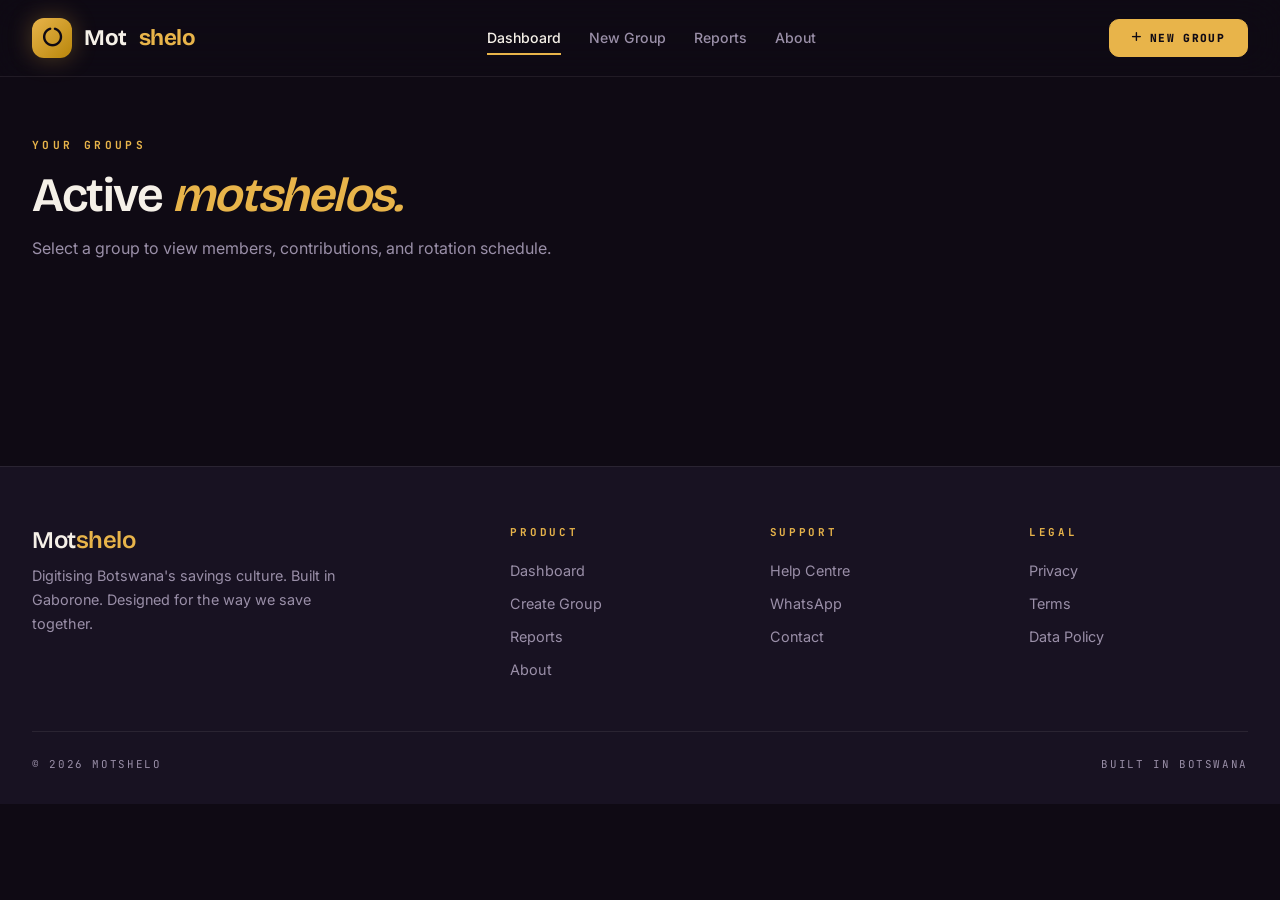
==== index.html @ 366927c9 "Add initial index.html for Motshelo system Initial commit of the index.html file for the Motshelo Di" ====
<!DOCTYPE html>
<html lang="en">
<head>
    <meta charset="UTF-8">
    <meta name="viewport" content="width=device-width, initial-scale=1.0">
    <title>Motshelo — Digital Stokvel System</title>
    <meta name="description" content="Motshelo — a digital stokvel system for Botswana savings groups. Track contributions, rotations, and payouts — with proof of savings for banks.">
    <link rel="stylesheet" href="https://cdnjs.cloudflare.com/ajax/libs/font-awesome/6.4.0/css/all.min.css">
    <link href="https://fonts.googleapis.com/css2?family=Bricolage+Grotesque:wght@400;600;700;800&family=Inter:wght@400;500;600;700&family=JetBrains+Mono:wght@400;500;700&display=swap" rel="stylesheet">
    <link rel="stylesheet" href="style.css">
</head>
<body>

    <header>
        <div class="container nav">
            <a href="index.html" class="logo">
                <div class="logo-mark"><i class="fas fa-circle-notch"></i></div>
                Mot<span>shelo</span>
            </a>
            <nav class="nav-links">
                <a href="index.html" class="active">Dashboard</a>
                <a href="create.html">New Group</a>
                <a href="report.html">Reports</a>
                <a href="about.html">About</a>
            </nav>
            <div class="nav-actions">
                <button class="btn" onclick="openCreateGroup()">
                    <i class="fas fa-plus"></i> New Group
                </button>
            </div>
        </div>
    </header>

    <main>

        <!-- HERO / EMPTY STATE -->
        <section class="hero" id="hero" style="display:none;">
            <div class="container hero-inner">
                <div class="hero-eyebrow">
                    <span class="dot"></span> Digital Stokvel System
                </div>
                <h1>
                    Motshelo, <em>done properly.</em>
                </h1>
                <p>
                    Track contributions. Rotate payouts. End disputes. Build proof of savings that banks actually accept.
                </p>
                <div class="hero-actions">
                    <button class="btn" onclick="openCreateGroup()">
                        <i class="fas fa-plus"></i> Create Your First Group
                    </button>
                    <a href="about.html" class="btn btn-outline">
                        How It Works
                    </a>
                </div>
            </div>
        </section>

        <!-- GROUPS LIST -->
        <section id="groups-section" style="padding-top: 60px;">
            <div class="container">
                <div class="section-header">
                    <span class="section-label">Your Groups</span>
                    <h2 class="section-title">Active <em>motshelos.</em></h2>
                    <p class="section-sub">Select a group to view members, contributions, and rotation schedule.</p>
                </div>

                <div class="grid-3" id="groups-grid"></div>
            </div>
        </section>

    </main>

    <footer>
        <div class="container">
            <div class="footer-grid">
                <div class="footer-brand">
                    <h3>Mot<span>shelo</span></h3>
                    <p>Digitising Botswana's savings culture. Built in Gaborone. Designed for the way we save together.</p>
                </div>
                <div class="footer-col">
                    <h4>Product</h4>
                    <ul>
                        <li><a href="index.html">Dashboard</a></li>
                        <li><a href="create.html">Create Group</a></li>
                        <li><a href="report.html">Reports</a></li>
                        <li><a href="about.html">About</a></li>
                    </ul>
                </div>
                <div class="footer-col">
                    <h4>Support</h4>
                    <ul>
                        <li><a href="#">Help Centre</a></li>
                        <li><a href="#">WhatsApp</a></li>
                        <li><a href="#">Contact</a></li>
                    </ul>
                </div>
                <div class="footer-col">
                    <h4>Legal</h4>
                    <ul>
                        <li><a href="#">Privacy</a></li>
                        <li><a href="#">Terms</a></li>
                        <li><a href="#">Data Policy</a></li>
                    </ul>
                </div>
            </div>
            <div class="footer-bottom">
                <span>© 2026 Motshelo</span>
                <span>Built in Botswana</span>
            </div>
        </div>
    </footer>

    <!-- CREATE GROUP MODAL -->
    <div class="modal-overlay" id="create-group-modal">
        <div class="modal">
            <button class="modal-close" onclick="closeCreateGroup()"><i class="fas fa-times"></i></button>
            <h2>Create a Motshelo</h2>
            <p class="modal-sub">Set up a new savings group. You can add members and record payments immediately after.</p>
            <form onsubmit="createGroup(event)">
                <div class="form-group">
                    <label>Group Name</label>
                    <input type="text" id="g-name" required placeholder="e.g. Kasi Stokvel">
                </div>
                <div class="form-row">
                    <div class="form-group">
                        <label>Contribution Amount (Pula)</label>
                        <input type="number" step="0.01" min="1" id="g-contribution" required placeholder="e.g. 500">
                    </div>
                    <div class="form-group">
                        <label>Frequency</label>
                        <select id="g-frequency" required>
                            <option value="weekly">Weekly</option>
                            <option value="fortnightly">Fortnightly</option>
                            <option value="monthly" selected>Monthly</option>
                        </select>
                    </div>
                </div>
                <input type="hidden" id="g-cycle" value="">
                <div class="modal-actions">
                    <button type="button" class="btn btn-outline" onclick="closeCreateGroup()">Cancel</button>
                    <button type="submit" class="btn"><i class="fas fa-check"></i> Create Group</button>
                </div>
            </form>
        </div>
    </div>

    <script src="main.js"></script>
    <script>
        /* ============================================
           RENDER — Landing & Groups List
        ============================================ */
        function renderLanding() {
            const hero = document.getElementById("hero");
            const groupsGrid = document.getElementById("groups-grid");
            const groupsSection = document.getElementById("groups-section");

            if (!hero || !groupsGrid || !groupsSection) return;

            if (store.groups.length === 0) {
                hero.style.display = "block";
                groupsGrid.innerHTML = "";
                groupsSection.style.display = "none";
                return;
            }

            hero.style.display = "none";
            groupsSection.style.display = "block";
            groupsGrid.innerHTML = "";

            store.groups.forEach(group => {
                const members = group.members.length;
                const collected = totalCollected(group);
                const card = document.createElement("div");
                card.className = "group-card";
                card.onclick = () => { window.location.href = "group.html?id=" + group.id; };
                card.innerHTML = `
                    <h3>${group.name}</h3>
                    <span class="sub">${group.frequency.charAt(0).toUpperCase() + group.frequency.slice(1)} · ${formatPula(group.contribution)}</span>
                    <div class="group-meta">
                        <span>Members</span>
                        <strong>${members}</strong>
                    </div>
                    <div class="group-meta" style="border-top:none;padding-top:6px;margin-top:6px;">
                        <span>Collected</span>
                        <strong>${formatPula(collected)}</strong>
                    </div>
                    <div class="group-meta" style="border-top:none;padding-top:6px;margin-top:6px;">
                        <span>Created</span>
                        <strong>${formatDate(group.createdAt)}</strong>
                    </div>
                `;
                groupsGrid.appendChild(card);
            });
        }

        document.addEventListener("DOMContentLoaded", renderLanding);
        window.renderLanding = renderLanding;
    </script>
</body>
</html>
---- style.css ----
/* ============================================
   MOTSHELO — Digital Stokvel System
   Deep Plum · Warm Gold · Cream
============================================ */
:root {
    --bg: #0F0A14;
    --surface: #181222;
    --surface-2: #221A30;
    --surface-3: #2E243F;
    --text: #F5F0E8;
    --muted: #9A8FA8;
    --gold: #E8B44A;
    --gold-bright: #F4C563;
    --gold-deep: #B8860B;
    --gold-soft: rgba(232, 180, 74, 0.12);
    --green: #4ADE80;
    --red: #F87171;
    --blue: #60A5FA;
    --border: rgba(245, 240, 232, 0.08);
    --border-bright: rgba(245, 240, 232, 0.15);
    --display: 'Bricolage Grotesque', sans-serif;
    --sans: 'Inter', sans-serif;
    --mono: 'JetBrains Mono', monospace;
    --transition: all 0.3s cubic-bezier(0.4, 0, 0.2, 1);
}

* { margin: 0; padding: 0; box-sizing: border-box; }

html { scroll-behavior: smooth; -webkit-font-smoothing: antialiased; }

body {
    font-family: var(--sans);
    background: var(--bg);
    color: var(--text);
    line-height: 1.6;
    overflow-x: hidden;
    font-size: 15px;
    min-height: 100vh;
}

h1, h2, h3, h4 {
    font-family: var(--display);
    font-weight: 600;
    letter-spacing: -0.02em;
    line-height: 1.1;
}

a { text-decoration: none; color: inherit; transition: var(--transition); }
button { font-family: inherit; cursor: pointer; border: none; background: none; color: inherit; }
input, select, textarea { font-family: inherit; outline: none; }
ul { list-style: none; }
img { max-width: 100%; display: block; }

.container { max-width: 1300px; margin: 0 auto; padding: 0 32px; width: 100%; }

/* ============================================
   HEADER
============================================ */
header {
    background: rgba(15, 10, 20, 0.9);
    backdrop-filter: blur(20px);
    border-bottom: 1px solid var(--border);
    padding: 18px 0;
    position: sticky;
    top: 0;
    z-index: 1000;
}
.nav {
    display: flex;
    justify-content: space-between;
    align-items: center;
    gap: 24px;
    flex-wrap: wrap;
}
.logo {
    display: flex;
    align-items: center;
    gap: 12px;
    font-family: var(--display);
    font-size: 1.4rem;
    font-weight: 700;
    letter-spacing: -0.02em;
}
.logo-mark {
    width: 40px;
    height: 40px;
    border-radius: 12px;
    background: linear-gradient(135deg, var(--gold), var(--gold-deep));
    display: flex;
    align-items: center;
    justify-content: center;
    color: var(--bg);
    font-size: 1.2rem;
    box-shadow: 0 0 24px rgba(232, 180, 74, 0.3);
}
.logo span { color: var(--gold); }

.nav-links {
    display: flex;
    gap: 28px;
    font-size: 0.88rem;
    font-weight: 500;
}
.nav-links a {
    color: var(--muted);
    position: relative;
    padding: 6px 0;
}
.nav-links a:hover, .nav-links a.active { color: var(--text); }
.nav-links a::after {
    content: '';
    position: absolute;
    left: 0; bottom: 0;
    width: 0; height: 2px;
    background: var(--gold);
    transition: width 0.3s ease;
}
.nav-links a:hover::after, .nav-links a.active::after { width: 100%; }

.nav-actions {
    display: flex;
    gap: 10px;
    align-items: center;
}

.btn {
    display: inline-flex;
    align-items: center;
    gap: 8px;
    padding: 11px 22px;
    background: var(--gold);
    color: var(--bg);
    font-family: var(--mono);
    font-size: 0.7rem;
    font-weight: 800;
    letter-spacing: 0.12em;
    text-transform: uppercase;
    border-radius: 10px;
    transition: var(--transition);
    border: 1px solid var(--gold);
}
.btn:hover {
    background: var(--gold-bright);
    transform: translateY(-2px);
    box-shadow: 0 10px 30px rgba(232, 180, 74, 0.3);
}
.btn-outline {
    background: transparent;
    color: var(--text);
    border: 1px solid var(--border-bright);
}
.btn-outline:hover {
    background: var(--surface-2);
    border-color: var(--gold);
    color: var(--gold);
    box-shadow: none;
}
.btn-ghost {
    background: transparent;
    border: none;
    color: var(--muted);
    padding: 8px 12px;
}
.btn-ghost:hover { color: var(--gold); }
.btn-sm { padding: 8px 14px; font-size: 0.65rem; }
.btn-danger {
    background: transparent;
    color: var(--red);
    border-color: rgba(248, 113, 113, 0.3);
}
.btn-danger:hover {
    background: rgba(248, 113, 113, 0.15);
    box-shadow: none;
}

/* ============================================
   HERO
============================================ */
.hero {
    padding: 120px 0 80px;
    position: relative;
    overflow: hidden;
}
.hero::before {
    content: '';
    position: absolute;
    top: -100px; left: 50%;
    transform: translateX(-50%);
    width: 900px; height: 600px;
    background: radial-gradient(ellipse, rgba(232, 180, 74, 0.15), transparent 70%);
    pointer-events: none;
}
.hero-inner {
    position: relative;
    text-align: center;
    max-width: 900px;
    margin: 0 auto;
}
.hero-eyebrow {
    display: inline-flex;
    align-items: center;
    gap: 10px;
    background: var(--gold-soft);
    border: 1px solid rgba(232, 180, 74, 0.25);
    color: var(--gold);
    padding: 8px 18px;
    border-radius: 40px;
    font-family: var(--mono);
    font-size: 0.68rem;
    letter-spacing: 0.2em;
    text-transform: uppercase;
    font-weight: 700;
    margin-bottom: 32px;
}
.hero-eyebrow .dot {
    width: 6px; height: 6px;
    background: var(--gold);
    border-radius: 50%;
    animation: pulse 2s infinite;
}
@keyframes pulse {
    0%, 100% { opacity: 1; transform: scale(1); }
    50% { opacity: 0.4; transform: scale(1.5); }
}
.hero h1 {
    font-size: clamp(2.5rem, 7vw, 5.5rem);
    line-height: 0.98;
    letter-spacing: -0.035em;
    margin-bottom: 24px;
}
.hero h1 em { font-style: italic; color: var(--gold); }
.hero p {
    color: var(--muted);
    font-size: 1.08rem;
    max-width: 640px;
    margin: 0 auto 44px;
    line-height: 1.7;
}
.hero-actions {
    display: flex;
    gap: 14px;
    justify-content: center;
    flex-wrap: wrap;
}

/* ============================================
   SECTION
============================================ */
section { padding: 80px 0; }

.section-label {
    font-family: var(--mono);
    font-size: 0.7rem;
    letter-spacing: 0.3em;
    text-transform: uppercase;
    color: var(--gold);
    margin-bottom: 16px;
    display: block;
    font-weight: 700;
}
.section-title {
    font-size: clamp(1.8rem, 4vw, 3rem);
    line-height: 1;
    letter-spacing: -0.03em;
    margin-bottom: 16px;
}
.section-title em { font-style: italic; color: var(--gold); }
.section-header { margin-bottom: 44px; }
.section-header.center {
    text-align: center;
    margin-left: auto;
    margin-right: auto;
    max-width: 700px;
}
.section-sub {
    color: var(--muted);
    font-size: 1rem;
    line-height: 1.7;
    max-width: 600px;
}
.section-header.center .section-sub { margin: 0 auto; }

/* ============================================
   CARDS
============================================ */
.card {
    background: var(--surface);
    border: 1px solid var(--border);
    border-radius: 16px;
    padding: 28px;
    transition: var(--transition);
}
.card:hover { border-color: var(--border-bright); }

.card-title {
    font-size: 1.15rem;
    font-weight: 700;
    margin-bottom: 6px;
    letter-spacing: -0.01em;
}
.card-sub {
    font-family: var(--mono);
    font-size: 0.68rem;
    letter-spacing: 0.15em;
    text-transform: uppercase;
    color: var(--muted);
    margin-bottom: 20px;
}

/* Grid layouts */
.grid-2 {
    display: grid;
    grid-template-columns: 1fr 1fr;
    gap: 24px;
}
.grid-3 {
    display: grid;
    grid-template-columns: repeat(auto-fit, minmax(280px, 1fr));
    gap: 20px;
}
.grid-4 {
    display: grid;
    grid-template-columns: repeat(auto-fit, minmax(200px, 1fr));
    gap: 20px;
}

@media (max-width: 768px) {
    .grid-2, .grid-3, .grid-4 { grid-template-columns: 1fr; }
}

/* ============================================
   STATS
============================================ */
.stat-card {
    background: var(--surface);
    border: 1px solid var(--border);
    border-radius: 16px;
    padding: 24px;
}
.stat-label {
    font-family: var(--mono);
    font-size: 0.65rem;
    letter-spacing: 0.2em;
    text-transform: uppercase;
    color: var(--muted);
    display: block;
    margin-bottom: 12px;
    font-weight: 700;
}
.stat-value {
    font-family: var(--display);
    font-size: 2rem;
    font-weight: 700;
    letter-spacing: -0.02em;
    line-height: 1;
    color: var(--text);
}
.stat-value.gold { color: var(--gold); }
.stat-value.green { color: var(--green); }
.stat-value.red { color: var(--red); }
.stat-value.blue { color: var(--blue); }

/* ============================================
   FORMS
============================================ */
.form-group { margin-bottom: 18px; }
.form-group label {
    display: block;
    font-family: var(--mono);
    font-size: 0.68rem;
    letter-spacing: 0.18em;
    text-transform: uppercase;
    color: var(--muted);
    margin-bottom: 8px;
    font-weight: 700;
}
.form-group input,
.form-group select,
.form-group textarea {
    width: 100%;
    padding: 13px 16px;
    background: var(--bg);
    border: 1px solid var(--border-bright);
    border-radius: 10px;
    color: var(--text);
    font-size: 0.95rem;
    transition: var(--transition);
}
.form-group input:focus,
.form-group select:focus,
.form-group textarea:focus {
    border-color: var(--gold);
    box-shadow: 0 0 0 3px var(--gold-soft);
}
.form-group input::placeholder { color: rgba(154, 143, 168, 0.5); }
.form-row {
    display: grid;
    grid-template-columns: 1fr 1fr;
    gap: 16px;
}
@media (max-width: 600px) { .form-row { grid-template-columns: 1fr; } }

/* ============================================
   MODAL
============================================ */
.modal-overlay {
    position: fixed;
    inset: 0;
    background: rgba(15, 10, 20, 0.85);
    backdrop-filter: blur(10px);
    display: none;
    align-items: center;
    justify-content: center;
    z-index: 2000;
    padding: 20px;
    overflow-y: auto;
}
.modal-overlay.open { display: flex; }

.modal {
    background: var(--surface);
    border: 1px solid var(--border-bright);
    border-radius: 20px;
    padding: 36px;
    width: 100%;
    max-width: 520px;
    max-height: 90vh;
    overflow-y: auto;
    position: relative;
}
.modal h2 {
    font-size: 1.6rem;
    margin-bottom: 8px;
    letter-spacing: -0.02em;
}
.modal-sub {
    color: var(--muted);
    font-size: 0.92rem;
    margin-bottom: 28px;
    line-height: 1.6;
}
.modal-close {
    position: absolute;
    top: 20px; right: 20px;
    width: 36px; height: 36px;
    border-radius: 10px;
    background: var(--surface-2);
    color: var(--muted);
    display: flex;
    align-items: center;
    justify-content: center;
    transition: var(--transition);
}
.modal-close:hover { color: var(--red); }
.modal-actions {
    display: flex;
    gap: 10px;
    margin-top: 24px;
}
.modal-actions .btn { flex: 1; justify-content: center; }

/* ============================================
   TABLES
============================================ */
.table-wrap {
    background: var(--surface);
    border: 1px solid var(--border);
    border-radius: 14px;
    overflow: hidden;
}
.data-table {
    width: 100%;
    border-collapse: collapse;
    font-size: 0.9rem;
}
.data-table thead {
    background: var(--surface-2);
    border-bottom: 1px solid var(--border);
}
.data-table th {
    text-align: left;
    padding: 14px 18px;
    font-family: var(--mono);
    font-size: 0.65rem;
    letter-spacing: 0.15em;
    text-transform: uppercase;
    color: var(--muted);
    font-weight: 700;
}
.data-table td {
    padding: 16px 18px;
    border-bottom: 1px solid var(--border);
}
.data-table tr:last-child td { border-bottom: none; }
.data-table tr:hover td { background: var(--surface-2); }

/* ============================================
   BADGES
============================================ */
.badge {
    display: inline-flex;
    align-items: center;
    gap: 5px;
    padding: 4px 10px;
    border-radius: 40px;
    font-family: var(--mono);
    font-size: 0.62rem;
    letter-spacing: 0.1em;
    text-transform: uppercase;
    font-weight: 800;
}
.badge.green {
    background: rgba(74, 222, 128, 0.15);
    color: var(--green);
    border: 1px solid rgba(74, 222, 128, 0.3);
}
.badge.red {
    background: rgba(248, 113, 113, 0.15);
    color: var(--red);
    border: 1px solid rgba(248, 113, 113, 0.3);
}
.badge.gold {
    background: var(--gold-soft);
    color: var(--gold);
    border: 1px solid rgba(232, 180, 74, 0.3);
}
.badge.grey {
    background: var(--surface-2);
    color: var(--muted);
    border: 1px solid var(--border);
}

/* ============================================
   MEMBER LIST
============================================ */
.member-row {
    display: grid;
    grid-template-columns: 48px 1fr auto auto;
    gap: 16px;
    align-items: center;
    padding: 16px;
    background: var(--surface-2);
    border-radius: 12px;
    margin-bottom: 10px;
    transition: var(--transition);
}
.member-row:hover { background: var(--surface-3); }

.member-avatar {
    width: 48px;
    height: 48px;
    border-radius: 12px;
    background: linear-gradient(135deg, var(--gold), var(--gold-deep));
    display: flex;
    align-items: center;
    justify-content: center;
    color: var(--bg);
    font-family: var(--display);
    font-size: 1.15rem;
    font-weight: 700;
    flex-shrink: 0;
}
.member-avatar.paid { background: linear-gradient(135deg, var(--green), #22C55E); }
.member-avatar.pending { background: linear-gradient(135deg, var(--surface-3), var(--surface-2)); color: var(--muted); }

.member-info h4 {
    font-family: var(--sans);
    font-size: 1rem;
    font-weight: 700;
    letter-spacing: -0.01em;
    margin-bottom: 2px;
}
.member-info small {
    font-family: var(--mono);
    font-size: 0.68rem;
    letter-spacing: 0.05em;
    color: var(--muted);
}

.member-actions {
    display: flex;
    gap: 6px;
    align-items: center;
}
@media (max-width: 600px) {
    .member-row {
        grid-template-columns: 44px 1fr auto;
    }
    .member-avatar { width: 44px; height: 44px; font-size: 1rem; }
    .member-actions { grid-column: 1/-1; justify-content: flex-end; margin-top: 8px; }
}

/* ============================================
   CIRCLE / GROUP CARD
============================================ */
.group-card {
    background: var(--surface);
    border: 1px solid var(--border);
    border-radius: 16px;
    padding: 24px;
    cursor: pointer;
    transition: var(--transition);
    position: relative;
    overflow: hidden;
}
.group-card::before {
    content: '';
    position: absolute;
    top: 0; left: 0;
    width: 100%; height: 3px;
    background: var(--gold);
    transform: scaleX(0);
    transform-origin: left;
    transition: transform 0.5s ease;
}
.group-card:hover {
    border-color: var(--gold);
    transform: translateY(-4px);
}
.group-card:hover::before { transform: scaleX(1); }

.group-card h3 {
    font-size: 1.25rem;
    margin-bottom: 4px;
    letter-spacing: -0.02em;
}
.group-card .sub {
    font-family: var(--mono);
    font-size: 0.68rem;
    letter-spacing: 0.1em;
    text-transform: uppercase;
    color: var(--muted);
    margin-bottom: 16px;
    display: block;
}
.group-meta {
    display: flex;
    justify-content: space-between;
    padding-top: 16px;
    border-top: 1px solid var(--border);
    margin-top: 16px;
    font-size: 0.85rem;
}
.group-meta span { color: var(--muted); }
.group-meta strong { color: var(--gold); font-family: var(--mono); }

/* ============================================
   FOOTER
============================================ */
footer {
    background: var(--surface);
    border-top: 1px solid var(--border);
    padding: 60px 0 30px;
    margin-top: 80px;
}
.footer-grid {
    display: grid;
    grid-template-columns: 2fr 1fr 1fr 1fr;
    gap: 40px;
    margin-bottom: 40px;
}
.footer-brand h3 {
    font-family: var(--display);
    font-size: 1.5rem;
    margin-bottom: 10px;
}
.footer-brand h3 span { color: var(--gold); }
.footer-brand p {
    color: var(--muted);
    font-size: 0.9rem;
    line-height: 1.7;
    max-width: 320px;
}
.footer-col h4 {
    font-family: var(--mono);
    font-size: 0.68rem;
    letter-spacing: 0.25em;
    text-transform: uppercase;
    color: var(--gold);
    margin-bottom: 20px;
    font-weight: 700;
}
.footer-col ul li {
    margin-bottom: 10px;
    color: var(--muted);
    font-size: 0.9rem;
}
.footer-col ul li a { color: var(--muted); }
.footer-col ul li a:hover { color: var(--gold); }

.footer-bottom {
    border-top: 1px solid var(--border);
    padding-top: 24px;
    display: flex;
    justify-content: space-between;
    flex-wrap: wrap;
    gap: 12px;
    font-family: var(--mono);
    font-size: 0.68rem;
    letter-spacing: 0.15em;
    color: var(--muted);
    text-transform: uppercase;
}

@media (max-width: 900px) {
    .footer-grid { grid-template-columns: 1fr 1fr; }
    .nav-links { display: none; }
    .container { padding: 0 20px; }
}
@media (max-width: 600px) {
    .footer-grid { grid-template-columns: 1fr; }
    .footer-bottom { flex-direction: column; text-align: center; }
    .hero { padding: 80px 0 60px; }
}

/* ============================================
   TOAST
============================================ */
.toast {
    position: fixed;
    bottom: 30px;
    left: 50%;
    transform: translateX(-50%) translateY(100px);
    background: var(--surface);
    border: 1px solid var(--gold);
    color: var(--text);
    padding: 14px 24px;
    border-radius: 40px;
    font-family: var(--mono);
    font-size: 0.75rem;
    letter-spacing: 0.08em;
    z-index: 9999;
    display: flex;
    align-items: center;
    gap: 10px;
    transition: transform 0.4s cubic-bezier(0.4, 0, 0.2, 1);
    box-shadow: 0 20px 40px rgba(0, 0, 0, 0.5);
    max-width: 90vw;
}
.toast.show { transform: translateX(-50%) translateY(0); }
.toast i { color: var(--gold); }
.toast.success i { color: var(--green); }
.toast.error i { color: var(--red); }

/* ============================================
   UTILITY
============================================ */
.text-center { text-align: center; }
.mt-3 { margin-top: 24px; }
.mt-4 { margin-top: 32px; }
.mb-4 { margin-bottom: 32px; }
.hidden { display: none !important; }
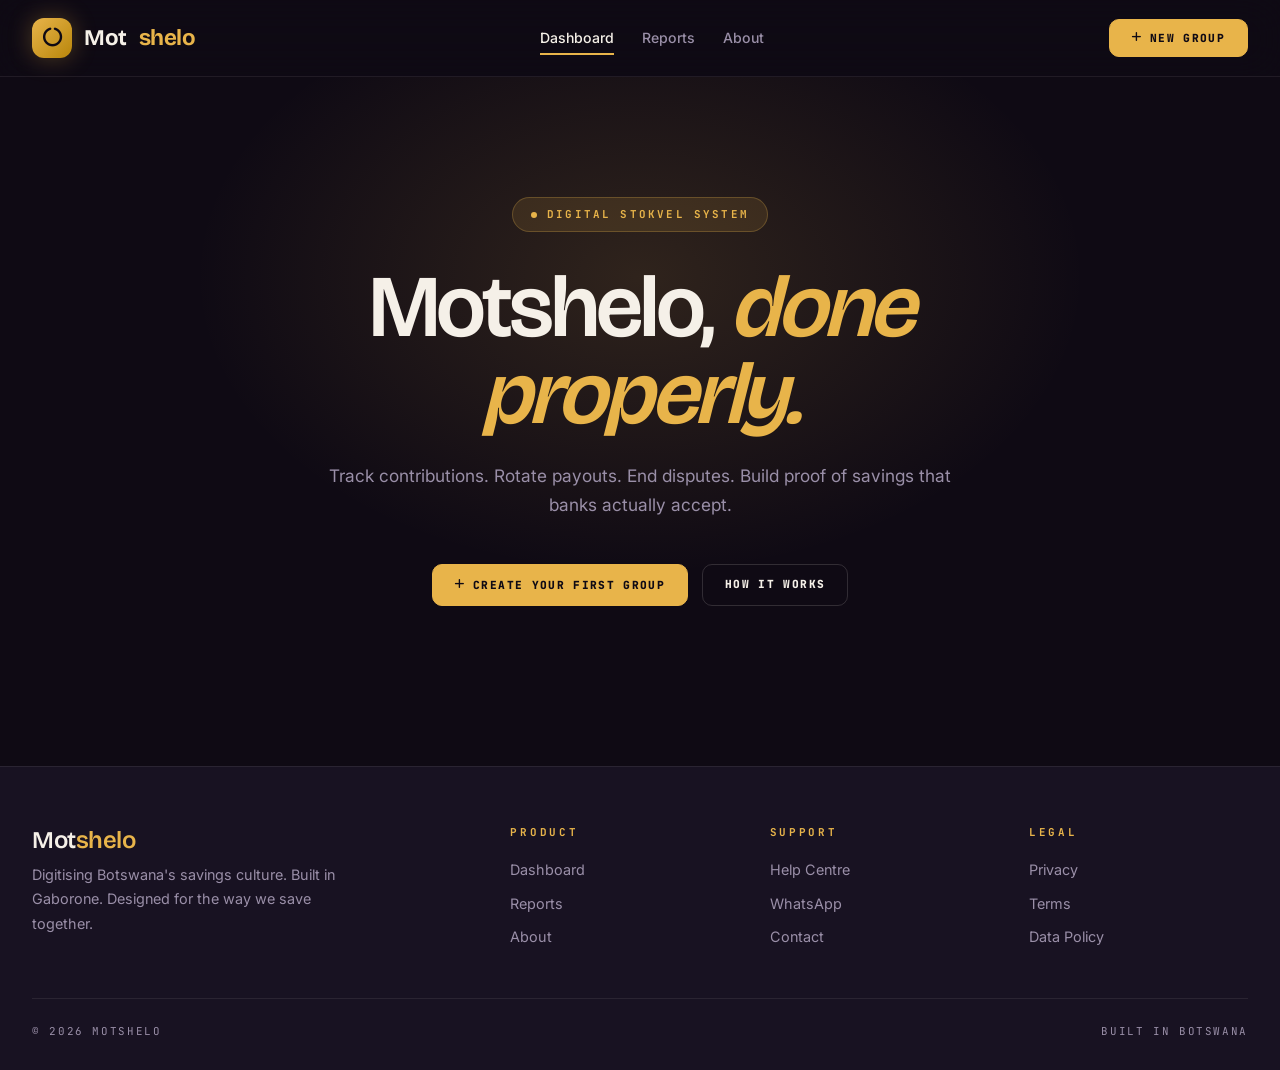
==== commit 2068d487: "Remove 'Create Group' links and clean up HTML" ====
--- a/index.html
+++ b/index.html
@@ -19,7 +19,6 @@
             </a>
             <nav class="nav-links">
                 <a href="index.html" class="active">Dashboard</a>
-                <a href="create.html">New Group</a>
                 <a href="report.html">Reports</a>
                 <a href="about.html">About</a>
             </nav>
@@ -33,30 +32,22 @@
 
     <main>
 
-        <!-- HERO / EMPTY STATE -->
         <section class="hero" id="hero" style="display:none;">
             <div class="container hero-inner">
                 <div class="hero-eyebrow">
                     <span class="dot"></span> Digital Stokvel System
                 </div>
-                <h1>
-                    Motshelo, <em>done properly.</em>
-                </h1>
-                <p>
-                    Track contributions. Rotate payouts. End disputes. Build proof of savings that banks actually accept.
-                </p>
+                <h1>Motshelo, <em>done properly.</em></h1>
+                <p>Track contributions. Rotate payouts. End disputes. Build proof of savings that banks actually accept.</p>
                 <div class="hero-actions">
                     <button class="btn" onclick="openCreateGroup()">
                         <i class="fas fa-plus"></i> Create Your First Group
                     </button>
-                    <a href="about.html" class="btn btn-outline">
-                        How It Works
-                    </a>
+                    <a href="about.html" class="btn btn-outline">How It Works</a>
                 </div>
             </div>
         </section>
 
-        <!-- GROUPS LIST -->
         <section id="groups-section" style="padding-top: 60px;">
             <div class="container">
                 <div class="section-header">
@@ -64,7 +55,6 @@
                     <h2 class="section-title">Active <em>motshelos.</em></h2>
                     <p class="section-sub">Select a group to view members, contributions, and rotation schedule.</p>
                 </div>
-
                 <div class="grid-3" id="groups-grid"></div>
             </div>
         </section>
@@ -82,7 +72,6 @@
                     <h4>Product</h4>
                     <ul>
                         <li><a href="index.html">Dashboard</a></li>
-                        <li><a href="create.html">Create Group</a></li>
                         <li><a href="report.html">Reports</a></li>
                         <li><a href="about.html">About</a></li>
                     </ul>
@@ -136,7 +125,6 @@
                         </select>
                     </div>
                 </div>
-                <input type="hidden" id="g-cycle" value="">
                 <div class="modal-actions">
                     <button type="button" class="btn btn-outline" onclick="closeCreateGroup()">Cancel</button>
                     <button type="submit" class="btn"><i class="fas fa-check"></i> Create Group</button>
@@ -147,14 +135,10 @@
 
     <script src="main.js"></script>
     <script>
-        /* ============================================
-           RENDER — Landing & Groups List
-        ============================================ */
         function renderLanding() {
             const hero = document.getElementById("hero");
             const groupsGrid = document.getElementById("groups-grid");
             const groupsSection = document.getElementById("groups-section");
-
             if (!hero || !groupsGrid || !groupsSection) return;
 
             if (store.groups.length === 0) {
@@ -168,34 +152,24 @@
             groupsSection.style.display = "block";
             groupsGrid.innerHTML = "";
 
-            store.groups.forEach(group => {
+            store.groups.forEach(function(group) {
                 const members = group.members.length;
                 const collected = totalCollected(group);
                 const card = document.createElement("div");
                 card.className = "group-card";
-                card.onclick = () => { window.location.href = "group.html?id=" + group.id; };
-                card.innerHTML = `
-                    <h3>${group.name}</h3>
-                    <span class="sub">${group.frequency.charAt(0).toUpperCase() + group.frequency.slice(1)} · ${formatPula(group.contribution)}</span>
-                    <div class="group-meta">
-                        <span>Members</span>
-                        <strong>${members}</strong>
-                    </div>
-                    <div class="group-meta" style="border-top:none;padding-top:6px;margin-top:6px;">
-                        <span>Collected</span>
-                        <strong>${formatPula(collected)}</strong>
-                    </div>
-                    <div class="group-meta" style="border-top:none;padding-top:6px;margin-top:6px;">
-                        <span>Created</span>
-                        <strong>${formatDate(group.createdAt)}</strong>
-                    </div>
-                `;
+                card.onclick = function() {
+                    window.location.href = "group.html?id=" + group.id;
+                };
+                card.innerHTML =
+                    '<h3>' + group.name + '</h3>' +
+                    '<span class="sub">' + group.frequency.charAt(0).toUpperCase() + group.frequency.slice(1) + ' · ' + formatPula(group.contribution) + '</span>' +
+                    '<div class="group-meta"><span>Members</span><strong>' + members + '</strong></div>' +
+                    '<div class="group-meta" style="border-top:none;padding-top:6px;margin-top:6px;"><span>Collected</span><strong>' + formatPula(collected) + '</strong></div>' +
+                    '<div class="group-meta" style="border-top:none;padding-top:6px;margin-top:6px;"><span>Created</span><strong>' + formatDate(group.createdAt) + '</strong></div>';
                 groupsGrid.appendChild(card);
             });
         }
-
         document.addEventListener("DOMContentLoaded", renderLanding);
-        window.renderLanding = renderLanding;
     </script>
 </body>
 </html>
